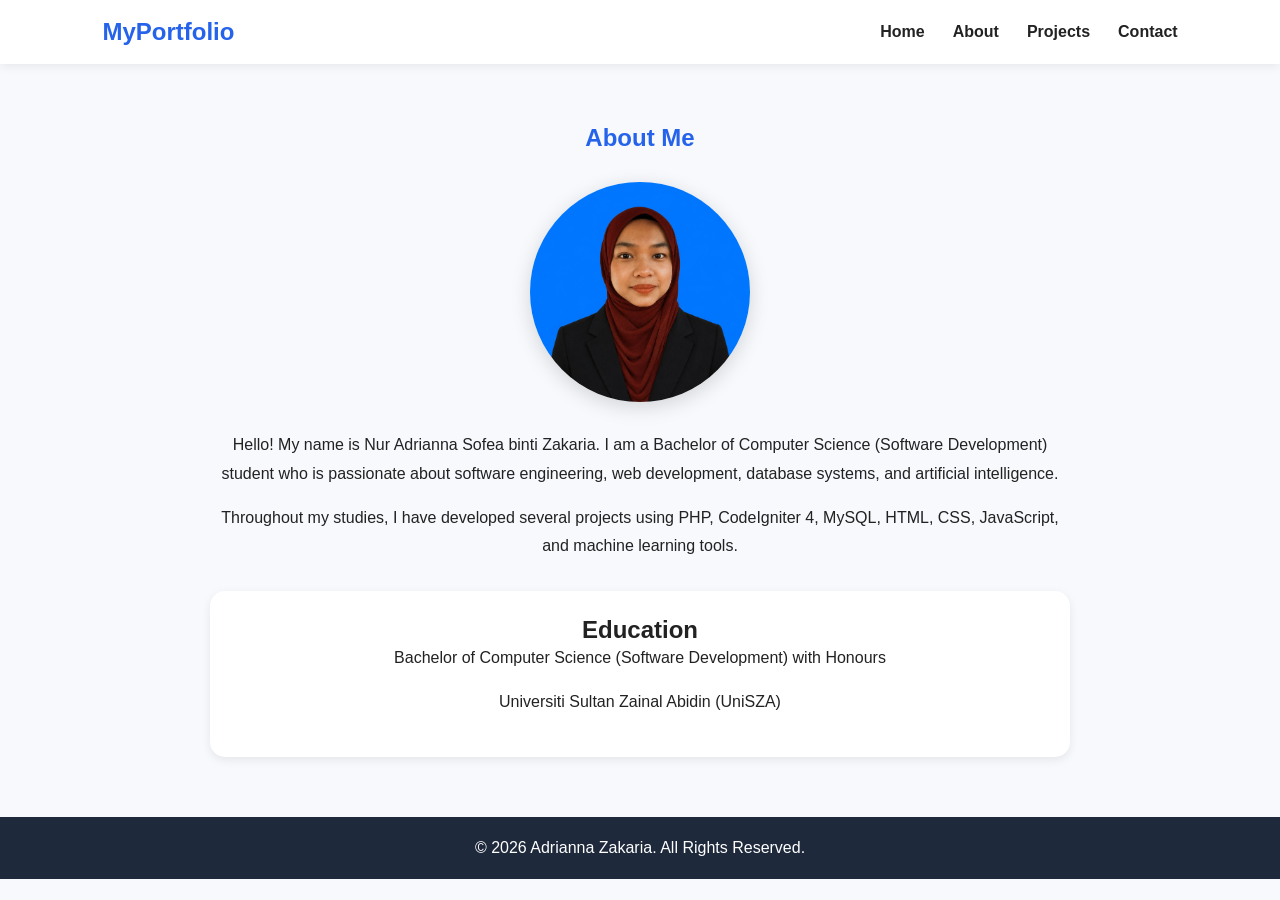
==== about.html @ 24d53745 "Added about page and portfolio details" ====
<!DOCTYPE html>
<html lang="en">
<head>
    <meta charset="UTF-8">
    <meta name="viewport" content="width=device-width, initial-scale=1.0">
    <title>About Me</title>
    <link rel="stylesheet" href="style.css">
</head>
<body>

<header>
    <nav class="navbar">
        <h2 class="logo">MyPortfolio</h2>

        <ul class="nav-links">
            <li><a href="index.html">Home</a></li>
            <li><a href="about.html">About</a></li>
            <li><a href="blog.html">Projects</a></li>
            <li><a href="contact.html">Contact</a></li>
        </ul>
    </nav>
</header>

<section class="about-section">

    <h1>About Me</h1>

    <img src="images/profile.jpeg" alt="Profile" class="about-image">

    <p>
        Hello! My name is Nur Adrianna Sofea binti Zakaria. I am a Bachelor of Computer Science
        (Software Development) student who is passionate about software engineering,
        web development, database systems, and artificial intelligence.
    </p>

    <p>
        Throughout my studies, I have developed several projects using PHP,
        CodeIgniter 4, MySQL, HTML, CSS, JavaScript, and machine learning tools.
    </p>

    <div class="education-box">
        <h2>Education</h2>

        <p>
            Bachelor of Computer Science (Software Development) with Honours
        </p>

        <p>
            Universiti Sultan Zainal Abidin (UniSZA)
        </p>
    </div>

</section>

<footer>
    <p>© 2026 Adrianna Zakaria. All Rights Reserved.</p>
</footer>

</body>
</html>
---- style.css ----
* {
  margin: 0;
  padding: 0;
  box-sizing: border-box;
  font-family: Arial, sans-serif;
}

body {
  background: #f7f9fc;
  color: #222;
}

.navbar {
  display: flex;
  justify-content: space-between;
  align-items: center;
  padding: 18px 8%;
  background: #ffffff;
  box-shadow: 0 2px 10px rgba(0,0,0,0.08);
  position: sticky;
  top: 0;
  z-index: 100;
}

.logo {
  color: #2563eb;
  font-size: 24px;
}

.nav-links {
  list-style: none;
  display: flex;
  gap: 28px;
}

.nav-links a {
  text-decoration: none;
  color: #222;
  font-weight: bold;
}

.nav-links a:hover {
  color: #2563eb;
}

.hero {
  min-height: 80vh;
  display: flex;
  justify-content: space-between;
  align-items: center;
  padding: 60px 8%;
  background: linear-gradient(135deg, #e8f0ff, #ffffff);
  gap: 50px;
}

.hero-text {
  flex: 1;
}

.intro {
  color: #2563eb;
  font-weight: bold;
  margin-bottom: 10px;
}

.hero h1 {
  font-size: 48px;
  margin-bottom: 10px;
}

.hero h3 {
  font-size: 24px;
  color: #444;
  margin-bottom: 20px;
}

.hero p {
  line-height: 1.7;
  margin-bottom: 25px;
}

.hero-buttons {
  margin-top: 25px;
}

.btn {
  display: inline-block;
  padding: 12px 25px;
  background: #2563eb;
  color: white;
  text-decoration: none;
  border-radius: 8px;
  font-weight: bold;
}

.btn:hover {
  background: #1d4ed8;
}

.btn-secondary {
  display: inline-block;
  padding: 12px 25px;
  text-decoration: none;
  border: 2px solid #2563eb;
  color: #2563eb;
  border-radius: 8px;
  margin-left: 10px;
  font-weight: bold;
}

.btn-secondary:hover {
  background: #2563eb;
  color: white;
}

.hero-image {
  flex: 1;
  display: flex;
  justify-content: center;
}

.hero-image img {
  width: 320px;
  height: 320px;
  object-fit: cover;
  border-radius: 50%;
  border: 8px solid white;
  box-shadow: 0 10px 30px rgba(0,0,0,0.15);
}

.skills,
.featured {
  padding: 55px 8%;
  text-align: center;
}

.skills h2,
.featured h2 {
  margin-bottom: 28px;
  font-size: 30px;
}

.skill-box {
  display: flex;
  flex-wrap: wrap;
  justify-content: center;
  gap: 15px;
}

.skill-box span {
  background: white;
  padding: 12px 20px;
  border-radius: 20px;
  box-shadow: 0 2px 8px rgba(0,0,0,0.08);
  font-weight: bold;
}

.project-container {
  display: grid;
  grid-template-columns: repeat(3, 1fr);
  gap: 25px;
}

.project-card {
  background: white;
  padding: 25px;
  border-radius: 15px;
  box-shadow: 0 4px 15px rgba(0,0,0,0.08);
  text-align: left;
}

.project-card h3 {
  color: #2563eb;
  margin-bottom: 12px;
}

.project-card p {
  line-height: 1.6;
}

footer {
  text-align: center;
  padding: 22px;
  background: #1e293b;
  color: white;
}

@media (max-width: 768px) {
  .navbar {
    flex-direction: column;
    gap: 15px;
  }

  .nav-links {
    flex-direction: column;
    text-align: center;
    gap: 12px;
  }

  .hero {
    flex-direction: column-reverse;
    text-align: center;
    padding: 45px 8%;
  }

  .hero h1 {
    font-size: 34px;
  }

  .hero h3 {
    font-size: 20px;
  }

  .hero-image img {
    width: 250px;
    height: 250px;
  }

  .btn-secondary {
    margin-left: 0;
    margin-top: 10px;
  }

  .project-container {
    grid-template-columns: 1fr;
  }
}

/* About Section */
.about-section{
    max-width:900px;
    margin:auto;
    padding:60px 20px;
    text-align:center;
}

.about-section h1{
    margin-bottom:30px;
    color:#2563eb;
}

.about-image{
    width:220px;
    height:220px;
    object-fit:cover;
    border-radius:50%;
    margin-bottom:25px;
    box-shadow:0 5px 20px rgba(0,0,0,0.15);
}

.about-section p{
    line-height:1.8;
    margin-bottom:15px;
}

.education-box{
    margin-top:30px;
    padding:25px;
    background:white;
    border-radius:15px;
    box-shadow:0 3px 10px rgba(0,0,0,0.08);
}
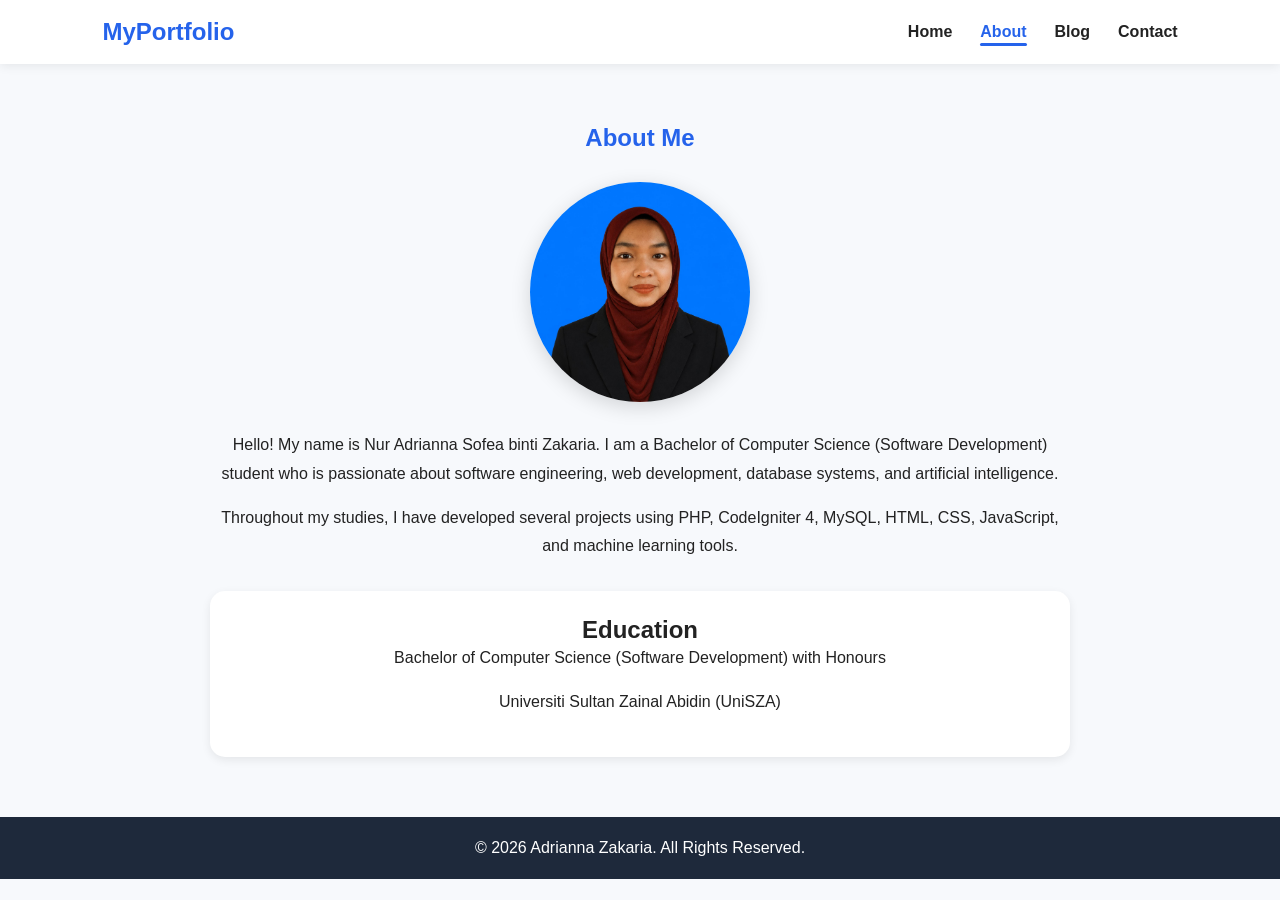
==== commit 12364de0: "Added README file" ====
--- a/about.html
+++ b/about.html
@@ -14,8 +14,8 @@
 
         <ul class="nav-links">
             <li><a href="index.html">Home</a></li>
-            <li><a href="about.html">About</a></li>
-            <li><a href="blog.html">Projects</a></li>
+            <li><a href="about.html" class="active">About</a></li>
+            <li><a href="blog.html">Blog</a></li>
             <li><a href="contact.html">Contact</a></li>
         </ul>
     </nav>
--- a/style.css
+++ b/style.css
@@ -43,6 +43,23 @@
   color: #2563eb;
 }
 
+.nav-links a.active {
+  color: #2563eb;
+  position: relative;
+}
+
+.nav-links a.active::after {
+  content: "";
+  position: absolute;
+  left: 0;
+  bottom: -6px;
+  width: 100%;
+  height: 3px;
+  background: #2563eb;
+  border-radius: 10px;
+}
+
+
 .hero {
   min-height: 80vh;
   display: flex;
@@ -260,3 +277,49 @@
     border-radius:15px;
     box-shadow:0 3px 10px rgba(0,0,0,0.08);
 } 
+
+/* Blog Section */
+.projects-page {
+  padding: 60px 8%;
+  text-align: center;
+}
+
+.projects-page h1 {
+  color: #2563eb;
+  font-size: 36px;
+  margin-bottom: 10px;
+}
+
+.page-subtitle {
+  margin-bottom: 35px;
+  color: #555;
+} 
+
+/* Contact Section */
+.contact-section {
+  padding: 60px 8%;
+  text-align: center;
+}
+
+.contact-section h1 {
+  color: #2563eb;
+  font-size: 36px;
+  margin-bottom: 10px;
+}
+
+.contact-card {
+  max-width: 700px;
+  margin: 30px auto;
+  background: white;
+  padding: 30px;
+  border-radius: 15px;
+  box-shadow: 0 3px 15px rgba(0,0,0,0.1);
+  text-align: left;
+}
+
+.contact-card p {
+  margin: 15px 0;
+  font-size: 18px;
+}
+
+
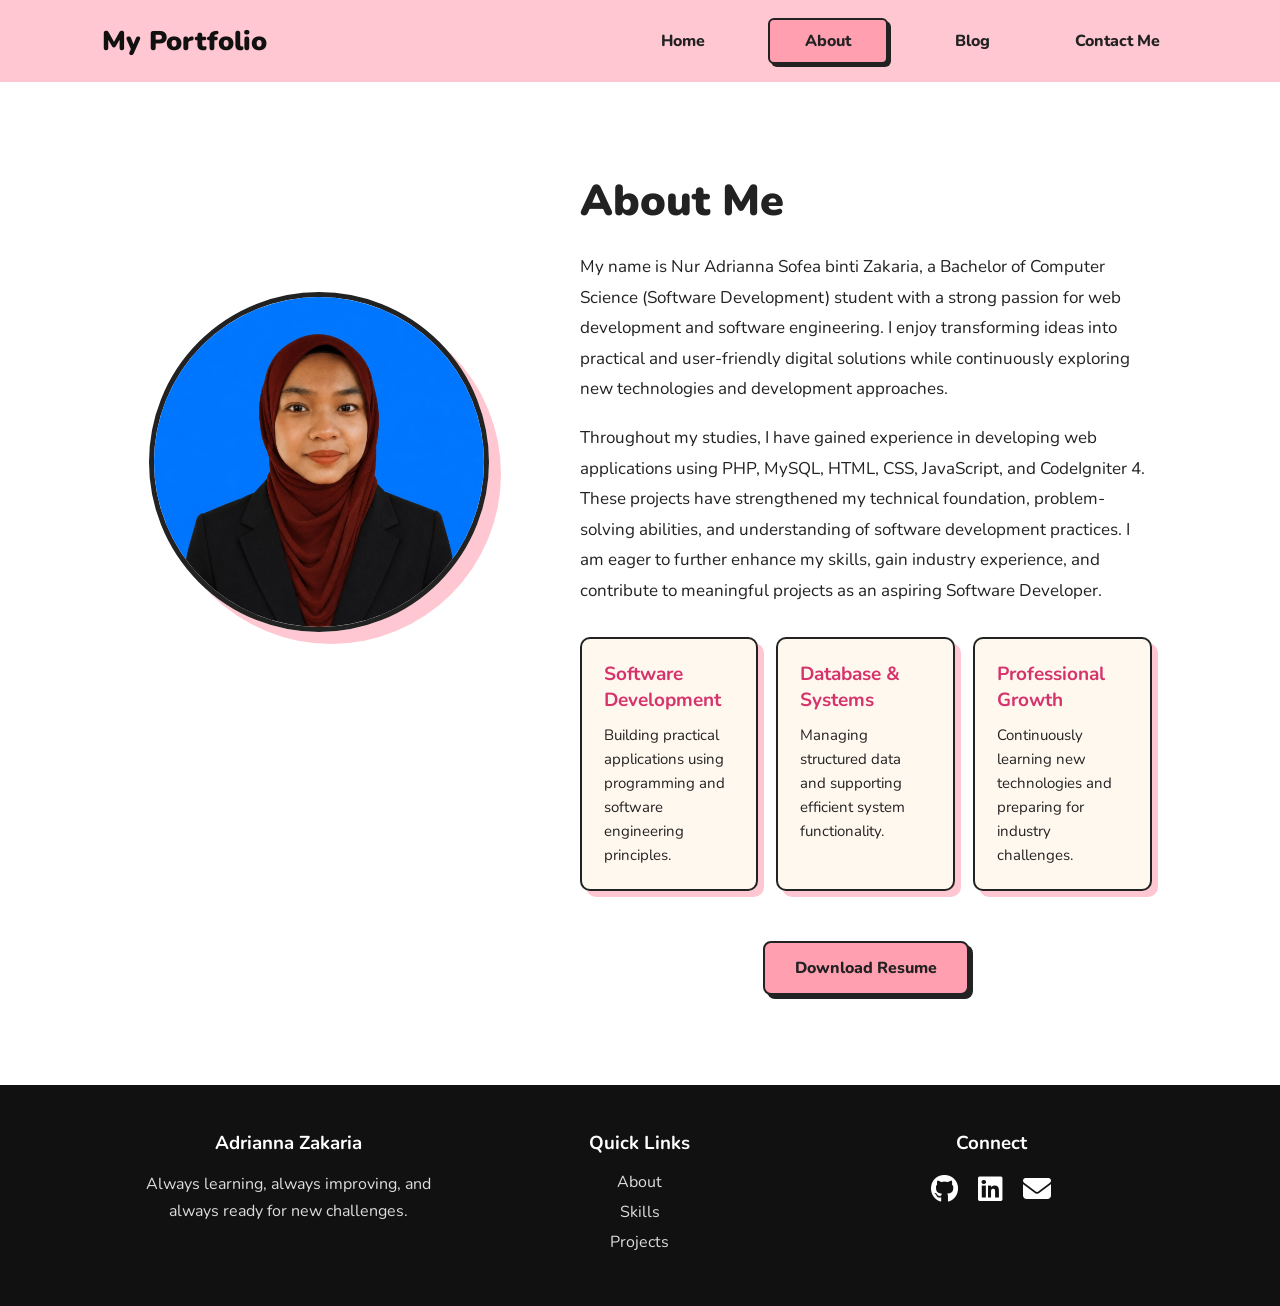
==== commit 58421633: "Enhance about page with animations and resume download button" ====
--- a/about.html
+++ b/about.html
@@ -1,60 +1,121 @@
 <!DOCTYPE html>
 <html lang="en">
 <head>
-    <meta charset="UTF-8">
-    <meta name="viewport" content="width=device-width, initial-scale=1.0">
-    <title>About Me</title>
-    <link rel="stylesheet" href="style.css">
+  <meta charset="UTF-8">
+  <meta name="viewport" content="width=device-width, initial-scale=1.0">
+  <title>About Me | Adrianna Zakaria</title>
+
+  <link rel="preconnect" href="https://fonts.googleapis.com">
+  <link rel="preconnect" href="https://fonts.gstatic.com" crossorigin>
+  <link rel="stylesheet" href="https://cdnjs.cloudflare.com/ajax/libs/font-awesome/6.5.1/css/all.min.css">
+  <link href="https://fonts.googleapis.com/css2?family=Nunito:wght@400;600;700;800;900&display=swap" rel="stylesheet">
+
+  <link rel="stylesheet" href="style.css">
 </head>
+
 <body>
 
 <header>
-    <nav class="navbar">
-        <h2 class="logo">MyPortfolio</h2>
+  <nav class="navbar">
+    <h2 class="logo">
+      <a href="index.html">My Portfolio</a>
+    </h2>
 
-        <ul class="nav-links">
-            <li><a href="index.html">Home</a></li>
-            <li><a href="about.html" class="active">About</a></li>
-            <li><a href="blog.html">Blog</a></li>
-            <li><a href="contact.html">Contact</a></li>
-        </ul>
-    </nav>
+    <ul class="nav-links">
+      <li><a href="index.html">Home</a></li>
+      <li><a href="about.html" class="active">About</a></li>
+      <li><a href="blog.html">Blog</a></li>
+      <li><a href="contact.html">Contact Me</a></li>
+    </ul>
+  </nav>
 </header>
 
-<section class="about-section">
+<section class="about-page">
+  <div class="about-photo fade-left">
+    <img src="images/profile.jpeg" alt="Profile Picture">
+  </div>
 
+  <div class="about-content fade-right">
     <h1>About Me</h1>
 
-    <img src="images/profile.jpeg" alt="Profile" class="about-image">
-
     <p>
-        Hello! My name is Nur Adrianna Sofea binti Zakaria. I am a Bachelor of Computer Science
-        (Software Development) student who is passionate about software engineering,
-        web development, database systems, and artificial intelligence.
+      My name is Nur Adrianna Sofea binti Zakaria, a Bachelor of Computer Science (Software Development)
+      student with a strong passion for web development and software engineering. I enjoy transforming
+      ideas into practical and user-friendly digital solutions while continuously exploring new 
+      technologies and development approaches.
     </p>
 
     <p>
-        Throughout my studies, I have developed several projects using PHP,
-        CodeIgniter 4, MySQL, HTML, CSS, JavaScript, and machine learning tools.
+      Throughout my studies, I have gained experience in developing web applications using PHP, MySQL, HTML,
+      CSS, JavaScript, and CodeIgniter 4. These projects have strengthened my technical foundation,
+      problem-solving abilities, and understanding of software development practices. I am eager to further
+      enhance my skills, gain industry experience, and contribute to meaningful projects as an aspiring
+      Software Developer.
     </p>
 
-    <div class="education-box">
-        <h2>Education</h2>
+    <div class="about-cards reveal">
+      <div class="about-card">
+        <h3>Software Development</h3>
+        <p>Building practical applications using programming and software engineering principles.</p>
+      </div>
 
-        <p>
-            Bachelor of Computer Science (Software Development) with Honours
-        </p>
+      <div class="about-card">
+        <h3>Database & Systems</h3>
+        <p>Managing structured data and supporting efficient system functionality.</p>
+      </div>
 
-        <p>
-            Universiti Sultan Zainal Abidin (UniSZA)
-        </p>
+      <div class="about-card">
+        <h3>Professional Growth</h3>
+        <p>Continuously learning new technologies and preparing for industry challenges.</p>
+      </div>
     </div>
 
+    <div class="resume-section reveal">
+    <a href="files/NurAdriannaSofea_Resume.pdf"
+       download
+       class="resume-btn">
+       Download Resume
+    </a>
+  </div>
+  
+  </div>
 </section>
 
 <footer>
-    <p>© 2026 Adrianna Zakaria. All Rights Reserved.</p>
+  <div>
+    <h3>Adrianna Zakaria</h3>
+    <p>Always learning, always improving, and always ready for new challenges.</p>
+  </div>
+
+  <div>
+    <h3>Quick Links</h3>
+    <a href="about.html">About</a>
+    <a href="blog.html">Skills</a>
+    <a href="blog.html">Projects</a>
+  </div>
+
+  <div>
+    <h3>Connect</h3>
+
+    <div class="social-icons">
+
+        <a href="https://github.com/adriannazakaria" target="_blank">
+            <i class="fab fa-github"></i>
+        </a>
+
+        <a href="https://www.linkedin.com/in/adriannasofeazakaria" target="_blank">
+            <i class="fab fa-linkedin"></i>
+        </a>
+
+        <a href="mailto:nuradriannasofeazakaria@gmail.com">
+            <i class="fas fa-envelope"></i>
+        </a>
+
+    </div>
+  </div>
 </footer>
 
+<script src="script.js"></script>
+
 </body>
-</html> +</html>
--- a/style.css
+++ b/style.css
@@ -2,324 +2,478 @@
   margin: 0;
   padding: 0;
   box-sizing: border-box;
-  font-family: Arial, sans-serif;
+  font-family: "Nunito", sans-serif;
 }
 
 body {
-  background: #f7f9fc;
+  background: #fff8ef;
   color: #222;
 }
 
+/* NAVBAR */
 .navbar {
   display: flex;
   justify-content: space-between;
   align-items: center;
+  background: #ffc7d1;
   padding: 18px 8%;
-  background: #ffffff;
-  box-shadow: 0 2px 10px rgba(0,0,0,0.08);
   position: sticky;
   top: 0;
   z-index: 100;
+  min-height: 80px;
 }
 
 .logo {
-  color: #2563eb;
-  font-size: 24px;
+  font-size: 27px;
+  font-weight: 900;
+  color: #111;
+  width: 220px;
+}
+
+.logo a {
+  text-decoration: none;
+  color: #111;
+}
+
+.logo a:visited,
+.logo a:hover {
+  color: #111;
 }
 
 .nav-links {
   list-style: none;
   display: flex;
-  gap: 28px;
+  align-items: center;
+  gap: 25px;
 }
 
 .nav-links a {
+  display: inline-block;
+  text-align: center;
+  width: 120px;
   text-decoration: none;
   color: #222;
-  font-weight: bold;
-}
-
-.nav-links a:hover {
-  color: #2563eb;
-}
-
+  font-weight: 800;
+  border: 2px solid transparent;
+  padding: 10px 0;
+  border-radius: 6px;
+  transition: 0.3s;
+}
+
+.nav-links a:hover,
 .nav-links a.active {
-  color: #2563eb;
-  position: relative;
-}
-
-.nav-links a.active::after {
-  content: "";
-  position: absolute;
-  left: 0;
-  bottom: -6px;
-  width: 100%;
-  height: 3px;
-  background: #2563eb;
-  border-radius: 10px;
-}
-
-
+  border: 2px solid #222;
+  background: #ff9fb0;
+  color: #222;
+  box-shadow: 3px 3px 0 #222;
+}
+
+/* HERO */
 .hero {
-  min-height: 80vh;
+  min-height: 82vh;
   display: flex;
+  align-items: center;
   justify-content: space-between;
-  align-items: center;
-  padding: 60px 8%;
-  background: linear-gradient(135deg, #e8f0ff, #ffffff);
+  padding: 70px 10%;
   gap: 50px;
 }
 
-.hero-text {
-  flex: 1;
-}
-
-.intro {
-  color: #2563eb;
-  font-weight: bold;
-  margin-bottom: 10px;
-}
-
-.hero h1 {
-  font-size: 48px;
-  margin-bottom: 10px;
-}
-
-.hero h3 {
-  font-size: 24px;
-  color: #444;
-  margin-bottom: 20px;
-}
-
-.hero p {
-  line-height: 1.7;
+.hero-text h1 {
+  font-size: 55px;
+  line-height: 1.05;
+  font-weight: 900;
   margin-bottom: 25px;
 }
 
-.hero-buttons {
-  margin-top: 25px;
-}
-
-.btn {
-  display: inline-block;
-  padding: 12px 25px;
-  background: #2563eb;
-  color: white;
+.hero-text h3 {
+  font-size: 27px;
+  margin-bottom: 25px;
+}
+
+.hero-text h3 span {
+  color: #d6336c;
+}
+
+.tagline {
+  font-size: 18px;
+  font-style: italic;
+  margin-bottom: 25px;
+}
+
+.work-link {
+  color: #d6336c;
+  font-weight: 900;
   text-decoration: none;
-  border-radius: 8px;
-  font-weight: bold;
-}
-
-.btn:hover {
-  background: #1d4ed8;
-}
-
-.btn-secondary {
-  display: inline-block;
-  padding: 12px 25px;
-  text-decoration: none;
-  border: 2px solid #2563eb;
-  color: #2563eb;
-  border-radius: 8px;
-  margin-left: 10px;
-  font-weight: bold;
-}
-
-.btn-secondary:hover {
-  background: #2563eb;
-  color: white;
+  font-size: 18px;
+}
+
+.work-link:hover {
+  text-decoration: underline;
 }
 
 .hero-image {
-  flex: 1;
   display: flex;
   justify-content: center;
-}
-
-.hero-image img {
-  width: 320px;
-  height: 320px;
+  align-items: center;
+}
+
+.photo-stack {
+  width: 300px;
+  height: 360px;
+  border: 5px solid #111;
+  border-radius: 10px;
+  background: #111;
+  box-shadow: 18px 18px 0 #ffc7d1;
+  overflow: hidden;
+  transition: 0.3s;
+}
+
+.photo-stack:hover {
+  transform: translateY(-8px);
+}
+
+.photo-stack img {
+  width: 100%;
+  height: 100%;
   object-fit: cover;
-  border-radius: 50%;
-  border: 8px solid white;
-  box-shadow: 0 10px 30px rgba(0,0,0,0.15);
-}
-
-.skills,
+}
+
+/* ICON CONNECT */
+.social-icons {
+    display: flex;
+    justify-content: center;
+    gap: 20px;
+    margin-top: 10px;
+}
+
+.social-icons a {
+    color: white;
+    font-size: 28px;
+    transition: 0.3s;
+}
+
+.social-icons a:hover {
+    color: #ff9fb0;
+    transform: translateY(-3px);
+}
+
+/* ABOUT */
+.about-preview {
+  background: #fff;
+  padding: 70px 15% 20px;
+  text-align: center;
+}
+
+.about-preview h2,
+.skills-section h2,
+.featured h2 {
+  font-size: 38px;
+  margin-bottom: 20px;
+  font-weight: 900;
+}
+
+.about-preview p {
+  max-width: 850px;
+  margin: auto;
+  line-height: 1.8;
+  font-size: 18px;
+}
+
+/* SKILLS */
+.skills-section {
+  background: #fff;
+  padding: 20px 10% 70px;
+  text-align: center;
+}
+
+.skills-grid {
+  display: grid;
+  grid-template-columns: repeat(3, 1fr);
+  gap: 25px;
+  margin-top: 35px;
+}
+
+.skill-card {
+  background: #fff8ef;
+  border: 3px solid #222;
+  border-radius: 12px;
+  padding: 30px;
+  box-shadow: 7px 7px 0 #ffc7d1;
+  transition: 0.3s;
+}
+
+.skill-card:hover {
+  transform: translateY(-8px);
+  box-shadow: 10px 10px 0 #ff9fb0;
+}
+
+.skill-card h3 {
+  margin-bottom: 15px;
+  font-size: 21px;
+}
+
+/* PROJECTS */
 .featured {
-  padding: 55px 8%;
+  padding: 70px 10%;
   text-align: center;
-}
-
-.skills h2,
-.featured h2 {
-  margin-bottom: 28px;
-  font-size: 30px;
-}
-
-.skill-box {
-  display: flex;
-  flex-wrap: wrap;
-  justify-content: center;
-  gap: 15px;
-}
-
-.skill-box span {
-  background: white;
-  padding: 12px 20px;
-  border-radius: 20px;
-  box-shadow: 0 2px 8px rgba(0,0,0,0.08);
-  font-weight: bold;
+  background: #fff8ef;
 }
 
 .project-container {
   display: grid;
   grid-template-columns: repeat(3, 1fr);
   gap: 25px;
+  margin-top: 35px;
 }
 
 .project-card {
-  background: white;
-  padding: 25px;
-  border-radius: 15px;
-  box-shadow: 0 4px 15px rgba(0,0,0,0.08);
+  background: #fff;
+  border: 3px solid #222;
+  border-radius: 12px;
+  padding: 30px;
   text-align: left;
+  box-shadow: 7px 7px 0 #ffc7d1;
+  transition: 0.3s;
+}
+
+.project-card:hover {
+  transform: translateY(-8px);
+  box-shadow: 10px 10px 0 #ff9fb0;
 }
 
 .project-card h3 {
-  color: #2563eb;
-  margin-bottom: 12px;
+  font-size: 23px;
+  color: #d6336c;
+  margin-bottom: 15px;
 }
 
 .project-card p {
-  line-height: 1.6;
-}
-
+  line-height: 1.7;
+}
+
+/* FOOTER */
 footer {
+  background: #111;
+  color: white;
+  display: grid;
+  grid-template-columns: repeat(3, 1fr);
+  padding: 45px 10%;
+  gap: 30px;
+  align-items: start;
+}
+
+footer div {
   text-align: center;
-  padding: 22px;
-  background: #1e293b;
-  color: white;
-}
-
-@media (max-width: 768px) {
+}
+
+footer h3 {
+  margin-bottom: 15px;
+}
+
+footer p {
+  color: #ddd;
+  line-height: 1.7;
+}
+
+footer a {
+    display: block;
+    color: #ddd;
+    text-decoration: none;
+    margin-bottom: 8px;
+}
+
+footer a:hover {
+    color: #ff9fb0;
+}
+
+/* RESPONSIVE */
+@media (max-width: 900px) {
+  .hero {
+    flex-direction: column;
+    text-align: center;
+  }
+
+  .skills-grid,
+  .project-container,
+  footer {
+    grid-template-columns: 1fr;
+  }
+
+  .nav-links {
+    gap: 18px;
+  }
+}
+
+@media (max-width: 600px) {
   .navbar {
     flex-direction: column;
     gap: 15px;
   }
 
   .nav-links {
-    flex-direction: column;
+    flex-wrap: wrap;
+    justify-content: center;
+  }
+
+  .hero-text h1 {
+    font-size: 40px;
+  }
+
+  .photo-stack {
+    width: 250px;
+    height: 310px;
+  }
+}
+
+/* PAGE LOAD ANIMATION */
+.fade-left {
+  opacity: 0;
+  transform: translateX(-60px);
+  animation: fadeLeft 1s ease forwards;
+}
+
+.fade-right {
+  opacity: 0;
+  transform: translateX(60px);
+  animation: fadeRight 1s ease forwards;
+  animation-delay: 0.3s;
+}
+
+@keyframes fadeLeft {
+  to {
+    opacity: 1;
+    transform: translateX(0);
+  }
+}
+
+@keyframes fadeRight {
+  to {
+    opacity: 1;
+    transform: translateX(0);
+  }
+}
+
+/* SCROLL REVEAL ANIMATION */
+.reveal {
+  opacity: 0;
+  transform: translateY(60px);
+  transition: 1s ease;
+}
+
+.reveal.active {
+  opacity: 1;
+  transform: translateY(0);
+}
+
+/* ABOUT PAGE */
+.about-page {
+  min-height: 85vh;
+  display: grid;
+  grid-template-columns: 1fr 1.5fr;
+  align-items: start;
+  gap: 70px;
+  padding: 90px 10%;
+  background: #fff;
+}
+
+.about-photo {
+  display: flex;
+  justify-content: center;
+  margin-top: 120px;
+}
+
+.about-photo img {
+  width: 340px;
+  height: 340px;
+  object-fit: cover;
+  border-radius: 50%;
+  border: 5px solid #222;
+  box-shadow: 12px 12px 0 #ffc7d1;
+}
+
+.about-content h1 {
+  font-size: 43px;
+  font-weight: 900;
+  margin-bottom: 22px;
+}
+
+.about-content p {
+  font-size: 17px;
+  line-height: 1.8;
+  margin-bottom: 18px;
+}
+
+.about-cards {
+  display: grid;
+  grid-template-columns: repeat(3, 1fr);
+  gap: 18px;
+  margin-top: 30px;
+}
+
+.about-card {
+  background: #fff8ef;
+  border: 2px solid #222;
+  border-radius: 10px;
+  padding: 22px;
+  box-shadow: 6px 6px 0 #ffc7d1;
+  transition: 0.3s;
+}
+
+.about-card:hover {
+  transform: translateY(-8px);
+  box-shadow: 9px 9px 0 #ff9fb0;
+}
+
+.about-card h3 {
+  font-size: 19px;
+  color: #d6336c;
+  margin-bottom: 10px;
+}
+
+.about-card p {
+  font-size: 15px;
+  margin-bottom: 0;
+  line-height: 1.6;
+}
+
+@media (max-width: 900px) {
+  .about-page {
+    grid-template-columns: 1fr;
     text-align: center;
-    gap: 12px;
-  }
-
-  .hero {
-    flex-direction: column-reverse;
+  }
+
+  .about-cards {
+    grid-template-columns: 1fr;
+  }
+
+  .about-photo img {
+    width: 280px;
+    height: 280px;
+  }
+}
+
+.resume-section {
+    margin-top: 50px;
     text-align: center;
-    padding: 45px 8%;
-  }
-
-  .hero h1 {
-    font-size: 34px;
-  }
-
-  .hero h3 {
-    font-size: 20px;
-  }
-
-  .hero-image img {
-    width: 250px;
-    height: 250px;
-  }
-
-  .btn-secondary {
-    margin-left: 0;
-    margin-top: 10px;
-  }
-
-  .project-container {
-    grid-template-columns: 1fr;
-  }
-}
-
-/* About Section */
-.about-section{
-    max-width:900px;
-    margin:auto;
-    padding:60px 20px;
-    text-align:center;
-}
-
-.about-section h1{
-    margin-bottom:30px;
-    color:#2563eb;
-}
-
-.about-image{
-    width:220px;
-    height:220px;
-    object-fit:cover;
-    border-radius:50%;
-    margin-bottom:25px;
-    box-shadow:0 5px 20px rgba(0,0,0,0.15);
-}
-
-.about-section p{
-    line-height:1.8;
-    margin-bottom:15px;
-}
-
-.education-box{
-    margin-top:30px;
-    padding:25px;
-    background:white;
-    border-radius:15px;
-    box-shadow:0 3px 10px rgba(0,0,0,0.08);
-} 
-
-/* Blog Section */
-.projects-page {
-  padding: 60px 8%;
-  text-align: center;
-}
-
-.projects-page h1 {
-  color: #2563eb;
-  font-size: 36px;
-  margin-bottom: 10px;
-}
-
-.page-subtitle {
-  margin-bottom: 35px;
-  color: #555;
-} 
-
-/* Contact Section */
-.contact-section {
-  padding: 60px 8%;
-  text-align: center;
-}
-
-.contact-section h1 {
-  color: #2563eb;
-  font-size: 36px;
-  margin-bottom: 10px;
-}
-
-.contact-card {
-  max-width: 700px;
-  margin: 30px auto;
-  background: white;
-  padding: 30px;
-  border-radius: 15px;
-  box-shadow: 0 3px 15px rgba(0,0,0,0.1);
-  text-align: left;
-}
-
-.contact-card p {
-  margin: 15px 0;
-  font-size: 18px;
-}
-
-
+}
+
+.resume-btn {
+    display: inline-block;
+    background: #ff9fb0;
+    color: #222;
+    text-decoration: none;
+    font-weight: 800;
+    padding: 14px 30px;
+    border: 2px solid #222;
+    border-radius: 8px;
+    box-shadow: 4px 4px 0 #222;
+    transition: 0.3s;
+}
+
+.resume-btn:hover {
+    transform: translateY(-5px);
+    box-shadow: 7px 7px 0 #222;
+}
+
+
+
